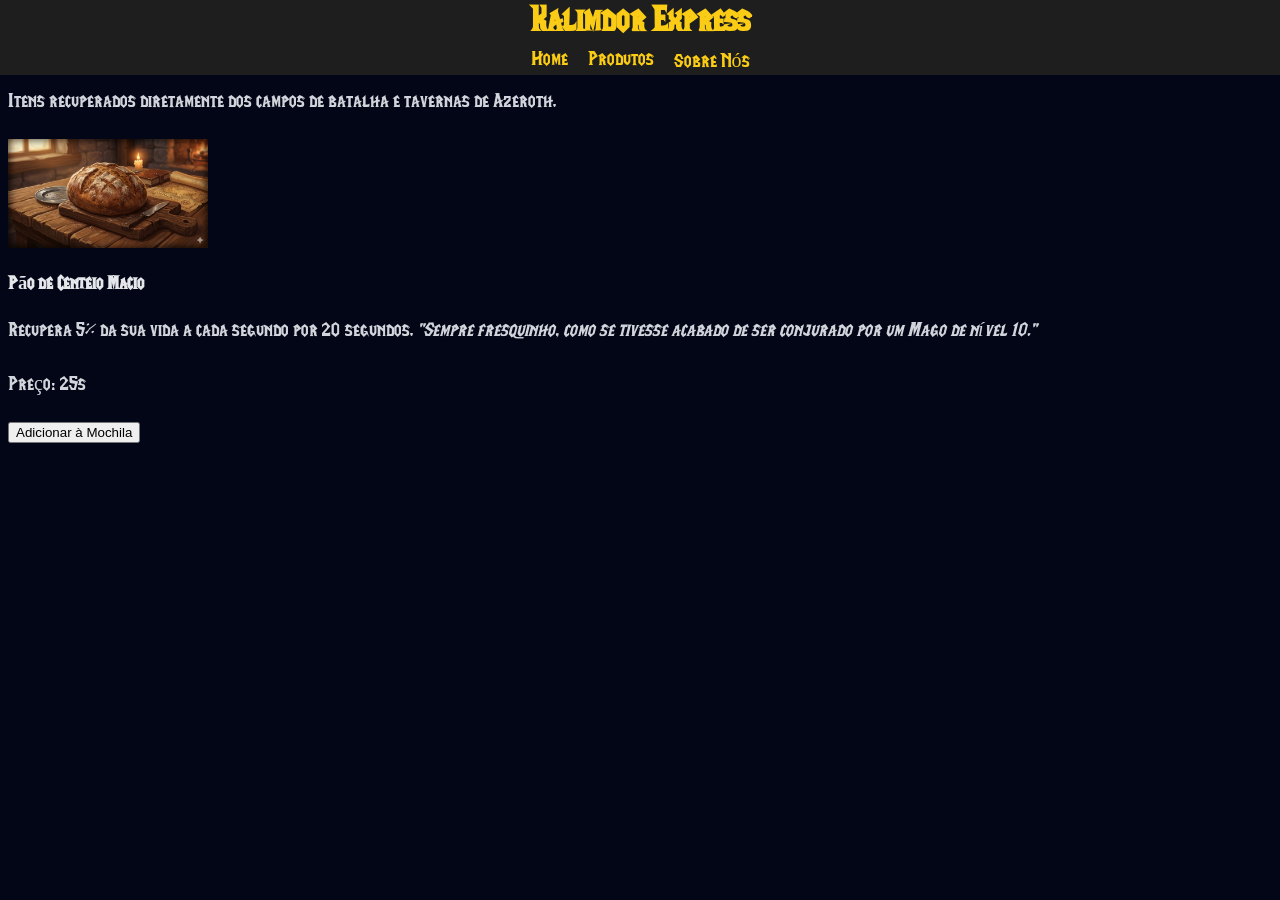
==== pages/produtos.html @ 07a973f8 "Versão 1.2 - Adicionada a página produtos.html - Rebranding da loja - Mudança nas descrições e nas" ====
<!DOCTYPE html>
<html lang="pt-br">

<head>
    <meta charset="UTF-8">
    <meta name="viewport" content="width=device-width, initial-scale=1.0">
    <link rel="stylesheet" href="../css/style.css">
    <title>Produtos - Kalimdor Express</title>
</head>

<body>

    <div id="header">
        <div class="texto-centralizado">
            <h1>Kalimdor Express</h1>
        </div>
        <div class="menu">
            <a href="../index.html">Home</a>
            <a href="produtos.html">Produtos</a>
            <a href="sobre.html">Sobre Nós</a>
        </div>
    </div>

    <div id="produtos">
        <div class="conteudo">
            <h2>Artefatos Disponíveis</h2>
            <p>Itens recuperados diretamente dos campos de batalha e tavernas de Azeroth.</p>
        </div>

        <div class="produtos">
            
            <div class="card-produto">
                <img src="../img/pao.png" alt="Pão de Centeio de Dalaran" width="200">
                <h3>Pão de Centeio Macio</h3>
                <p class="descricao-item">
                    Recupera 5% da sua vida a cada segundo por 20 segundos. 
                    <em>"Sempre fresquinho, como se tivesse acabado de ser conjurado por um Mago de nível 10."</em>
                </p>
                <p class="preco">Preço: 25s</p>
                <button>Adicionar à Mochila</button>
            </div>
            </div>
    </div>

</body>

</html>
---- css/style.css ----
/* ===== FONTE ===== */
@font-face {
  font-family: 'LifeCraft';
  src: url('../fonts/LifeCraft.ttf') format('truetype');
}

/* ===== GLOBAL ===== */
body {
  background-color: #020617;
  font-family: 'LifeCraft', serif;
  color: #e5e7eb;
}

h1 {
  margin: 0;
  font-size: 35px;
}

h2 {
  color: #facc15;
  margin-bottom: 25px;
  font-size: 30px;
  letter-spacing: 1px;
}

p {
  margin-bottom: 20px;
  line-height: 1.7;
  font-size: 20px;
  color: #d1d5db;
}

a {
  color: #facc15;
  text-decoration: none;
  font-size: 20px;
  transition: 0.2s;
}

a:hover {
  color: #ffffffbb;
}

/* ===== HEADER ===== */
#header {
  display: flex;
  flex-direction: column;
  align-items: center;
  justify-content: center;

  position: fixed;
  top: 0;
  left: 0;
  width: 100%;
  height: 75px;

  background-color: rgb(30, 30, 30);
  color: #facc15;

  gap: 8px;
  z-index: 1000;
}

/* ===== MENU ===== */
.menu {
  display: flex;
  gap: 20px;
}

/* ===== IMAGEM PRINCIPAL ===== */
.container img {
  display: block;
  margin: 100px auto 0px auto;
  max-width: 70%;
  height: auto;
}

.container {
  text-align: center;
}

/* ===== SOBRE ===== */
#sobre {
  padding: 120px 20px 60px;
}

/* CONTEÚDO */
#sobre .conteudo {
  max-width: 800px;
  margin: 0 auto;
  text-align: center;
}

/* DESTAQUE */
#sobre strong {
  color: #facc15;
}
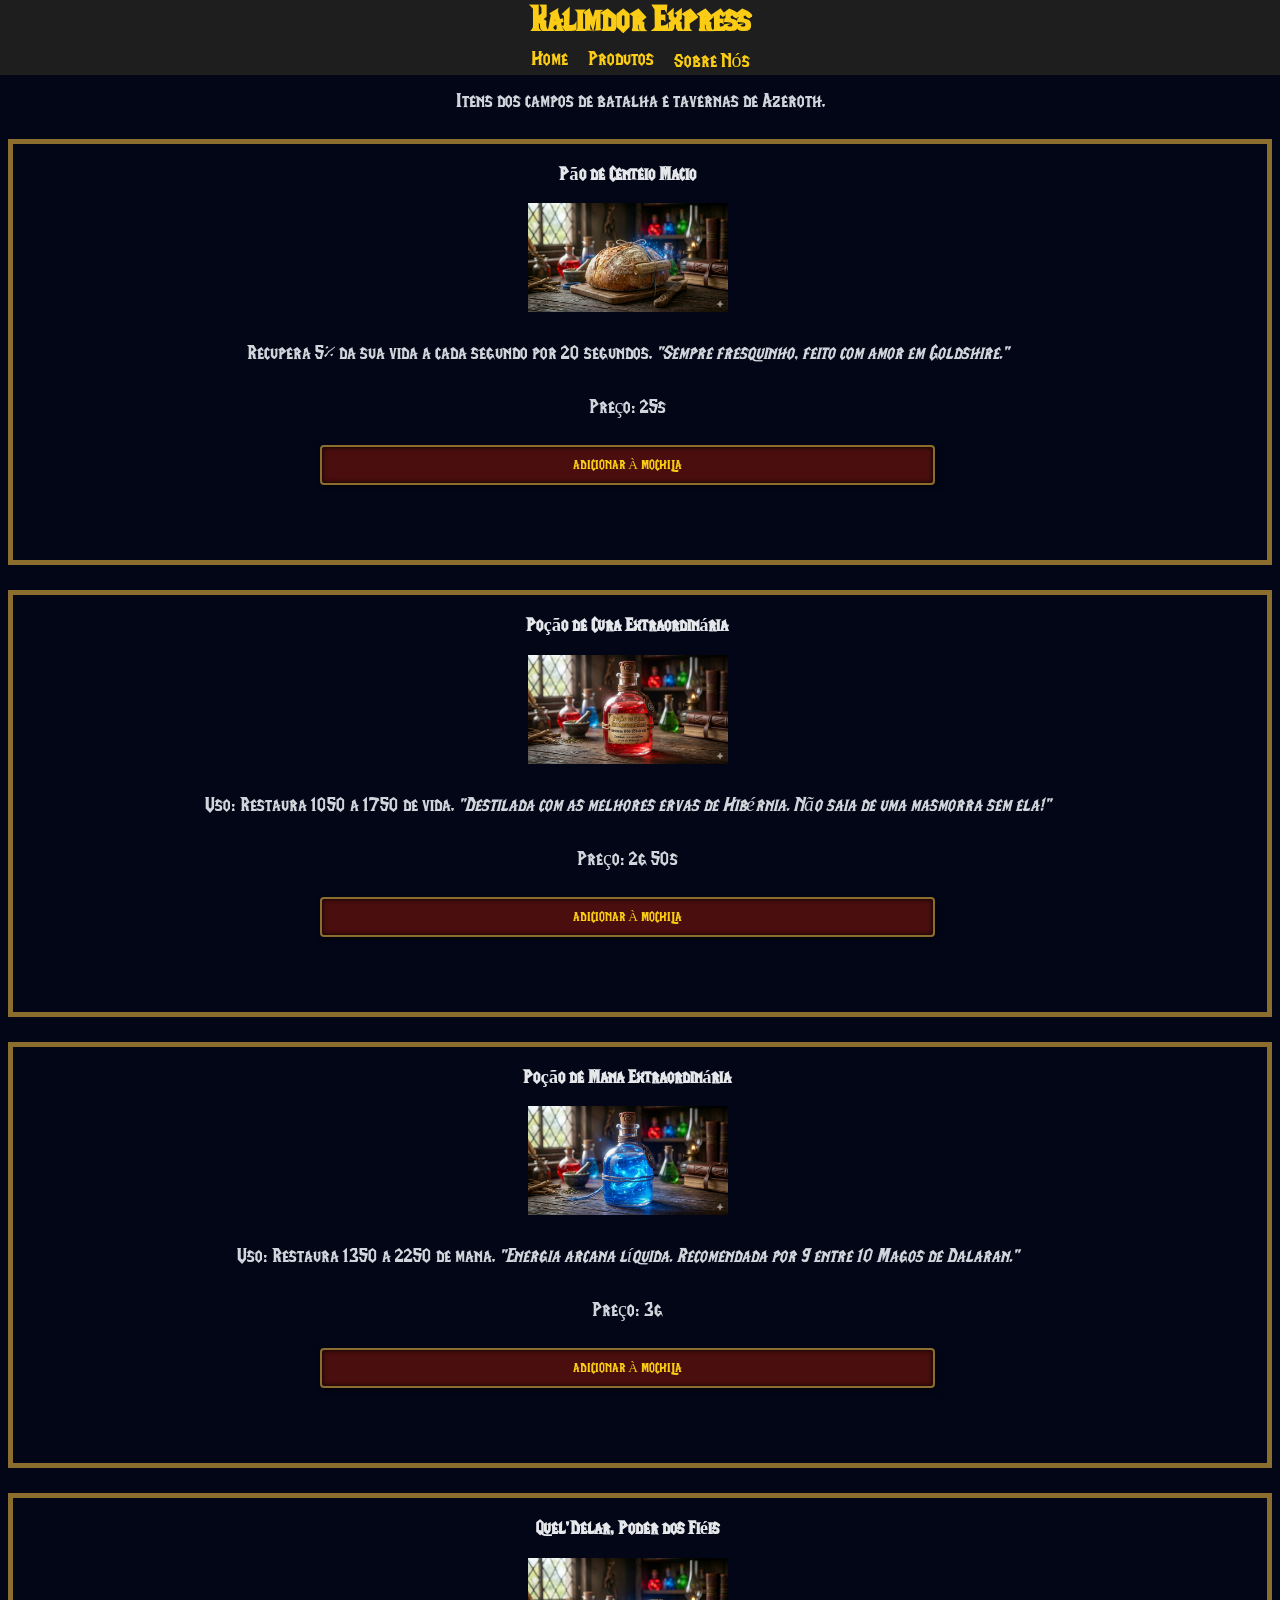
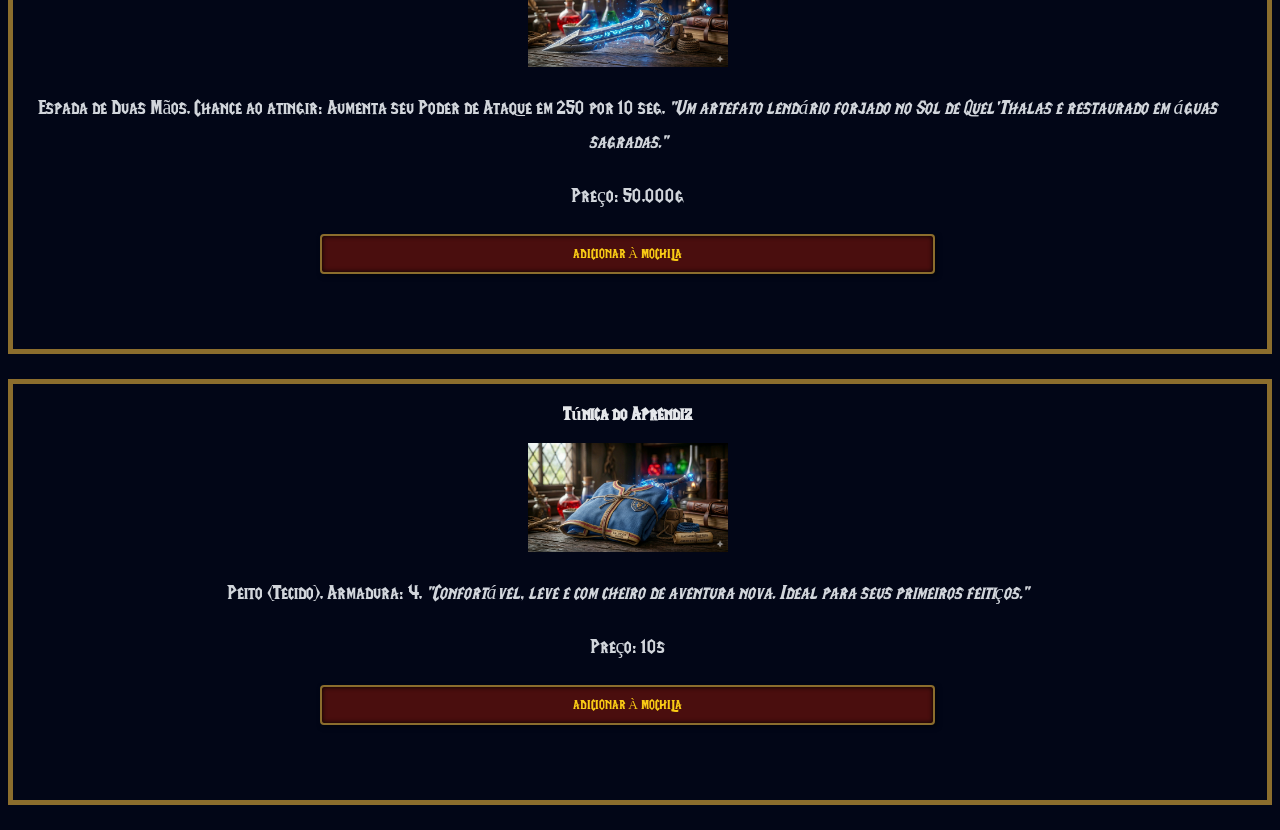
==== commit d2ea40af: "Versão 1.3 Melhoria no CSS e adicionados mais produtos na pagina produtos.html" ====
--- a/pages/produtos.html
+++ b/pages/produtos.html
@@ -24,22 +24,67 @@
     <div id="produtos">
         <div class="conteudo">
             <h2>Artefatos Disponíveis</h2>
-            <p>Itens recuperados diretamente dos campos de batalha e tavernas de Azeroth.</p>
+            <p>Itens dos campos de batalha e tavernas de Azeroth.</p>
         </div>
 
         <div class="produtos">
             
             <div class="card-produto">
-                <img src="../img/pao.png" alt="Pão de Centeio de Dalaran" width="200">
                 <h3>Pão de Centeio Macio</h3>
+                <img src="../img/pao.png" alt="Pão de Centeio de Dalaran">
                 <p class="descricao-item">
                     Recupera 5% da sua vida a cada segundo por 20 segundos. 
-                    <em>"Sempre fresquinho, como se tivesse acabado de ser conjurado por um Mago de nível 10."</em>
+                    <em>"Sempre fresquinho, feito com amor em Goldshire."</em>
                 </p>
                 <p class="preco">Preço: 25s</p>
                 <button>Adicionar à Mochila</button>
             </div>
+            
+            <div class="card-produto">
+                <h3>Poção de Cura Extraordinária</h3>
+                <img src="../img/pocao_cura.png" alt="Poção de Cura Extraordinária">
+                <p class="descricao-item">
+                    Uso: Restaura 1050 a 1750 de vida. 
+                    <em>"Destilada com as melhores ervas de Hibérnia. Não saia de uma masmorra sem ela!"</em>
+                </p>
+                <p class="preco">Preço: 2g 50s</p>
+                <button>Adicionar à Mochila</button>
             </div>
+
+            <div class="card-produto">
+                <h3>Poção de Mana Extraordinária</h3>
+                <img src="../img/pocao-mana.png" alt="Poção de Mana Extraordinária">
+                <p class="descricao-item">
+                    Uso: Restaura 1350 a 2250 de mana. 
+                    <em>"Energia arcana líquida. Recomendada por 9 entre 10 Magos de Dalaran."</em>
+                </p>
+                <p class="preco">Preço: 3g</p>
+                <button>Adicionar à Mochila</button>
+            </div>
+
+            <div class="card-produto">
+                <h3>Quel'Delar, Poder dos Fiéis</h3>
+                <img src="../img/espada_queldalar.png" alt="Quel'Delar, Poder dos Fiéis">
+                <p class="descricao-item">
+                    Espada de Duas Mãos. Chance ao atingir: Aumenta seu Poder de Ataque em 250 por 10 seg.
+                    <em>"Um artefato lendário forjado no Sol de Quel'Thalas e restaurado em águas sagradas."</em>
+                </p>
+                <p class="preco">Preço: 50.000g</p>
+                <button>Adicionar à Mochila</button>
+            </div>
+
+            <div class="card-produto">
+                <h3>Túnica do Aprendiz</h3>
+                <img src="../img/tunica-aprendiz-alianca.png" alt="Túnica do Aprendiz">
+                <p class="descricao-item">
+                    Peito (Tecido). Armadura: 4.
+                    <em>"Confortável, leve e com cheiro de aventura nova. Ideal para seus primeiros feitiços."</em>
+                </p>
+                <p class="preco">Preço: 10s</p>
+                <button>Adicionar à Mochila</button>
+            </div>
+
+        </div>
     </div>
 
 </body>
--- a/css/style.css
+++ b/css/style.css
@@ -34,11 +34,12 @@
   color: #facc15;
   text-decoration: none;
   font-size: 20px;
-  transition: 0.2s;
+  transition: 0.5s;
 }
 
 a:hover {
-  color: #ffffffbb;
+  color: white;
+  transition: 0.5s;
 }
 
 /* ===== HEADER ===== */
@@ -94,4 +95,40 @@
 /* DESTAQUE */
 #sobre strong {
   color: #facc15;
+}
+
+/* PRODUTOS */
+#produtos {
+  text-align:center;
+}
+
+.card-produto {
+  padding: 0px 25px 75px 0px;
+  border: 5px solid #8b6d2d;
+  margin-bottom: 25px;
+}
+
+.card-produto img {
+  width: 200px;
+}
+
+.card-produto button {
+    background-color: #4a0e0e;
+    color: #facc15;
+    border: 2px solid #8b6d2d;
+    padding: 10px 20px;
+    font-family: 'LifeCraft','Georgia', serif;
+    text-transform: uppercase;
+    cursor: pointer;
+    box-shadow: inset 0 0 5px #000, 2px 2px 5px rgba(0,0,0,0.5);
+    transition: 0.5s;
+    border-radius: 4px;
+    width: 50%;
+}
+
+.card-produto button:hover {
+    background-color: #631212;
+    border-color: #ffd700;
+    color: #fff;
+    box-shadow: 0 0 10px #ffd700;
 }
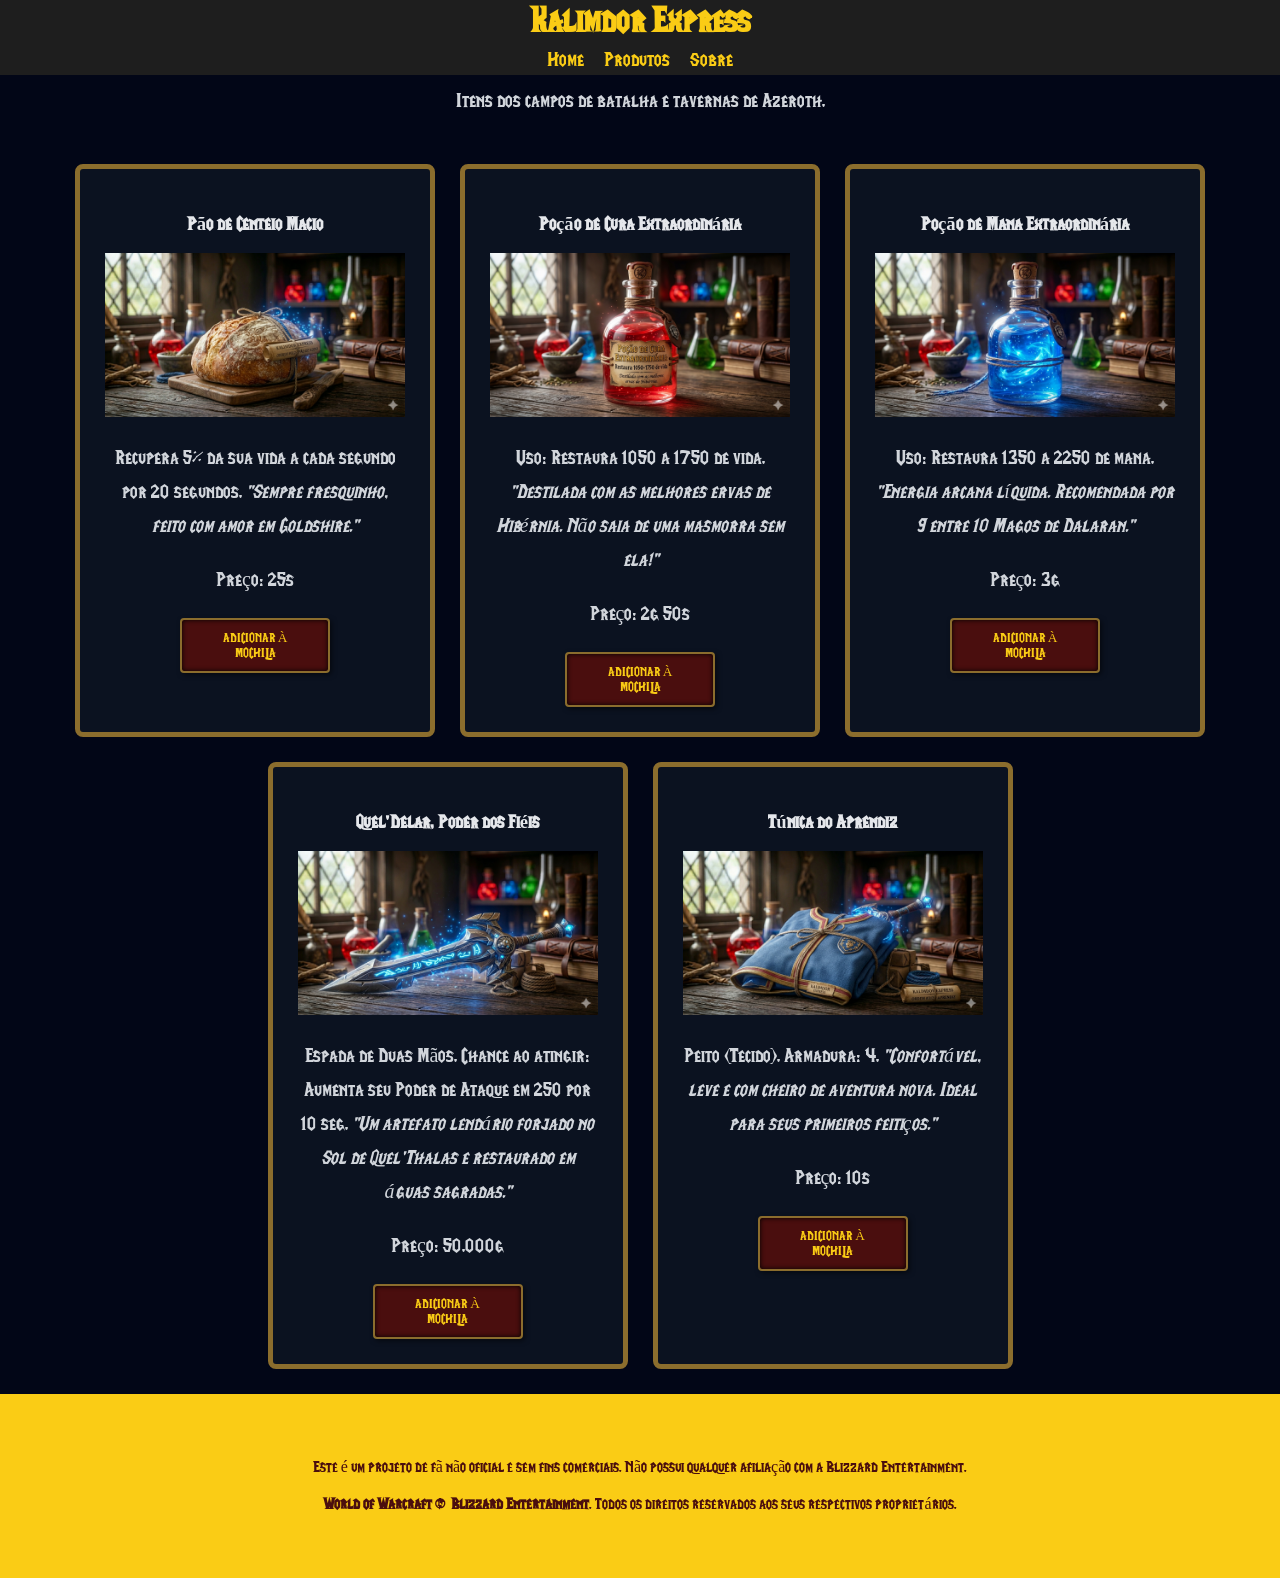
==== commit 09a477ae: "Versão 1.4 Adiciona página de produtos (Kalimdor Express) Cria cards de itens com imagem, descrição" ====
--- a/pages/produtos.html
+++ b/pages/produtos.html
@@ -17,7 +17,7 @@
         <div class="menu">
             <a href="../index.html">Home</a>
             <a href="produtos.html">Produtos</a>
-            <a href="sobre.html">Sobre Nós</a>
+            <a href="sobre.html">Sobre</a>
         </div>
     </div>
 
@@ -87,6 +87,14 @@
         </div>
     </div>
 
+<footer>
+    Este é um projeto de fã não oficial e sem fins comerciais.
+    Não possui qualquer afiliação com a Blizzard Entertainment. <br><br>
+    
+    <strong>World of Warcraft © Blizzard Entertainment</strong>.
+    Todos os direitos reservados aos seus respectivos proprietários.
+</footer>
+
 </body>
 
 </html>
--- a/css/style.css
+++ b/css/style.css
@@ -9,6 +9,7 @@
   background-color: #020617;
   font-family: 'LifeCraft', serif;
   color: #e5e7eb;
+  margin: 0;
 }
 
 h1 {
@@ -42,6 +43,13 @@
   transition: 0.5s;
 }
 
+footer {
+  background-color: #facc15;
+  color: #4a0e0e;
+  text-align: center;
+  padding: 5%;
+}
+
 /* ===== HEADER ===== */
 #header {
   display: flex;
@@ -68,16 +76,25 @@
   gap: 20px;
 }
 
+/* ======= INDEX ======== */
+
 /* ===== IMAGEM PRINCIPAL ===== */
 .container img {
+  margin-top: 75px;
+  width: 100%;
+  height: auto;
   display: block;
-  margin: 100px auto 0px auto;
-  max-width: 70%;
-  height: auto;
 }
 
 .container {
   text-align: center;
+  justify-content: center;
+}
+
+.container2 {
+  text-align: center;
+  justify-content: center;
+  margin: auto 100px auto 100px;
 }
 
 /* ===== SOBRE ===== */
@@ -97,19 +114,35 @@
   color: #facc15;
 }
 
-/* PRODUTOS */
+/* ===== PRODUTOS ===== */
 #produtos {
+  justify-content: center;
   text-align:center;
+  margin: auto 15px auto 15px;
+}
+
+.produtos {
+  display: flex;
+  flex-wrap: wrap;
+  justify-content: center;
+  gap: 25px;
+  padding: 25px;
 }
 
 .card-produto {
-  padding: 0px 25px 75px 0px;
+  width: 300px;
+  padding: 25px;
   border: 5px solid #8b6d2d;
-  margin-bottom: 25px;
+  margin-bottom: 0;
+  text-align: center;
+  background-color: #0b1220;
+  border-radius: 8px;
 }
 
 .card-produto img {
-  width: 200px;
+  width: 100%;
+  max-width: 350px;
+  height: auto;
 }
 
 .card-produto button {
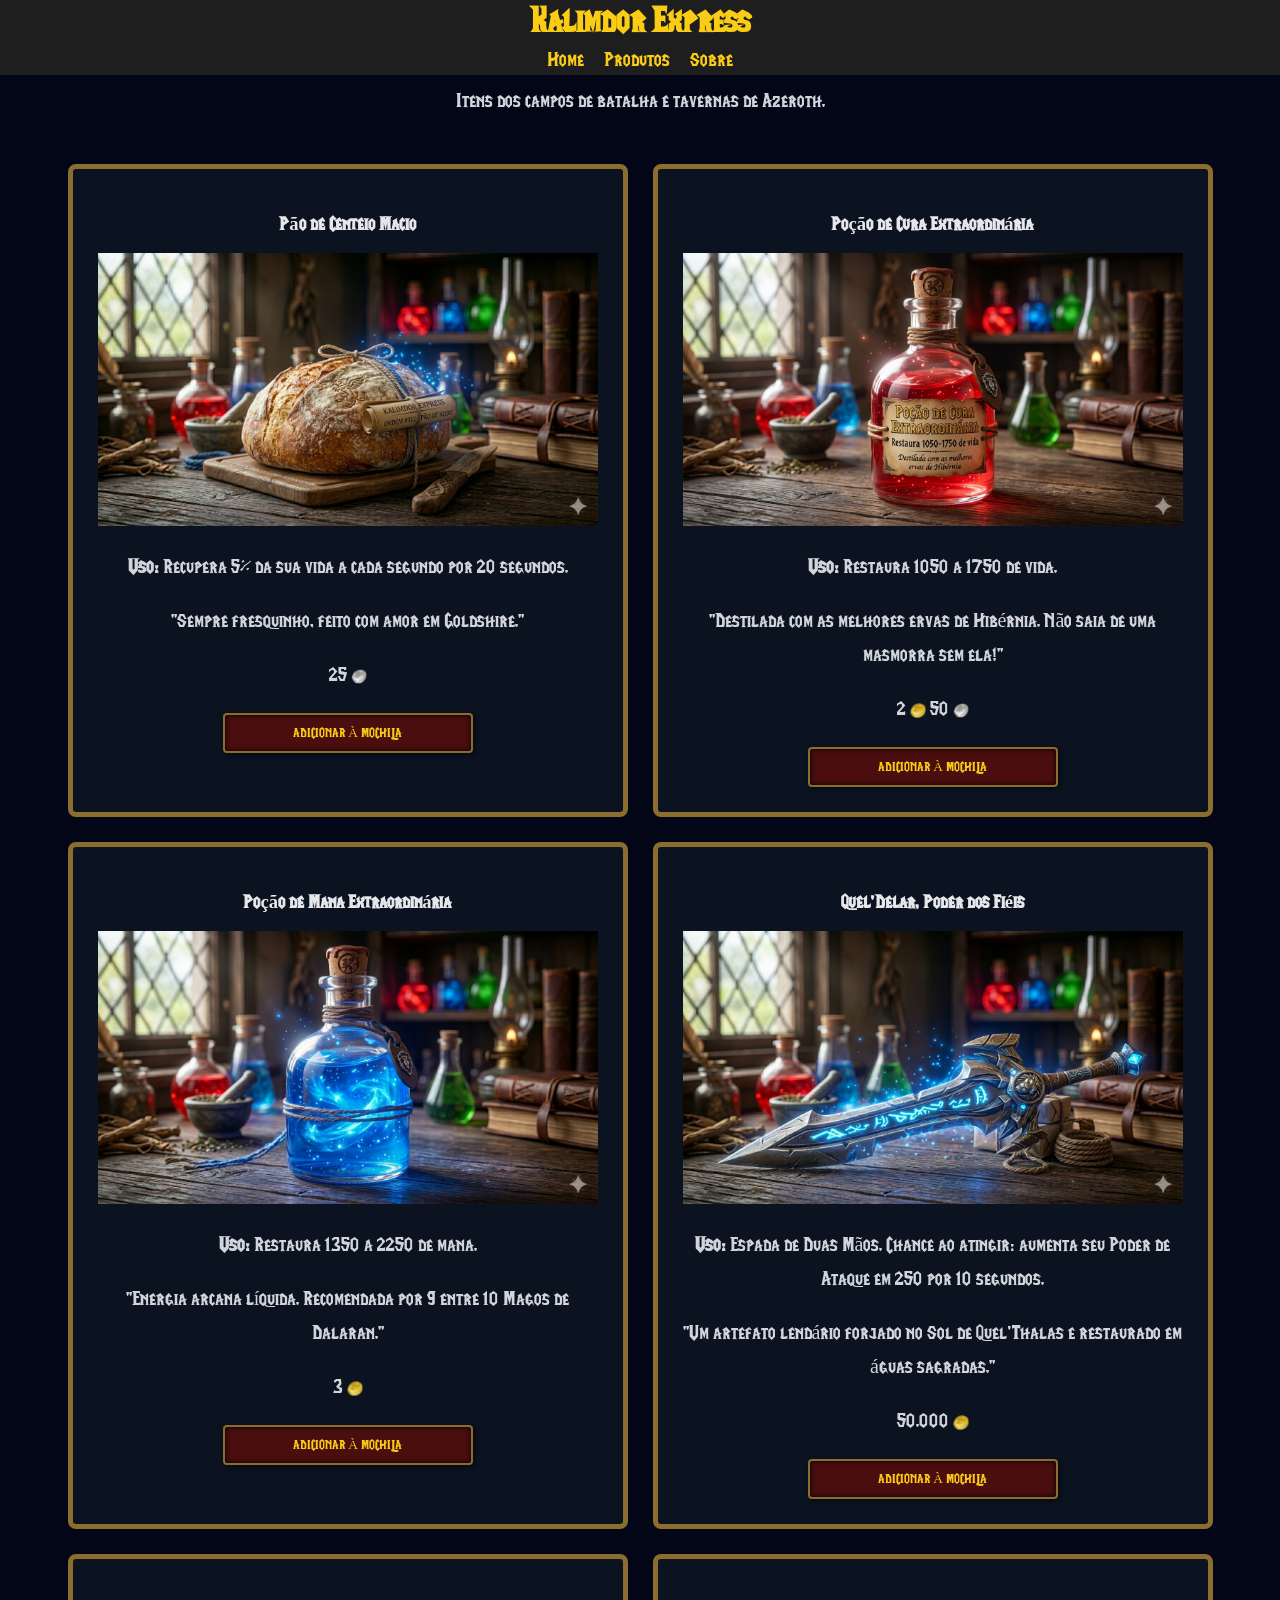
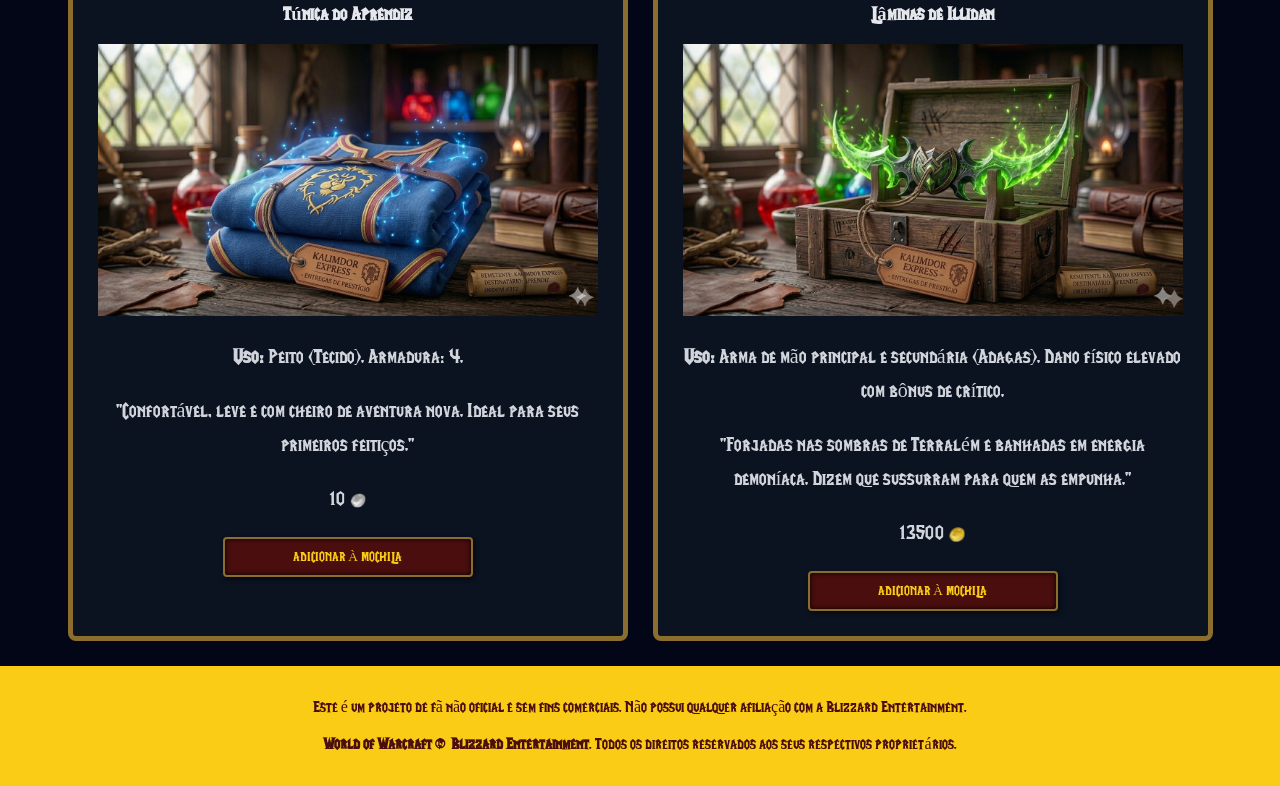
==== commit e6197ded: "Versão 1.5 - Reorganização da estrutura de pastas para melhor organização dos arquivos - Adição de " ====
--- a/pages/produtos.html
+++ b/pages/produtos.html
@@ -5,6 +5,7 @@
     <meta charset="UTF-8">
     <meta name="viewport" content="width=device-width, initial-scale=1.0">
     <link rel="stylesheet" href="../css/style.css">
+    <link rel="icon" type="image/png" href="../img/ui/logo.png">
     <title>Produtos - Kalimdor Express</title>
 </head>
 
@@ -22,78 +23,138 @@
     </div>
 
     <div id="produtos">
+
         <div class="conteudo">
             <h2>Artefatos Disponíveis</h2>
             <p>Itens dos campos de batalha e tavernas de Azeroth.</p>
         </div>
 
         <div class="produtos">
-            
+
             <div class="card-produto">
                 <h3>Pão de Centeio Macio</h3>
-                <img src="../img/pao.png" alt="Pão de Centeio de Dalaran">
-                <p class="descricao-item">
-                    Recupera 5% da sua vida a cada segundo por 20 segundos. 
-                    <em>"Sempre fresquinho, feito com amor em Goldshire."</em>
+                <img src="../img/itens/pao.png" alt="Pão de Centeio de Dalaran">
+
+                <p>
+                    <strong>Uso:</strong> Recupera 5% da sua vida a cada segundo por 20 segundos.
                 </p>
-                <p class="preco">Preço: 25s</p>
+
+                <p>
+                    "Sempre fresquinho, feito com amor em Goldshire."
+                </p>
+
+                <p>
+                    25 <img class="coin" src="../img/coins/silver.png" alt="silver">
+                </p>
+
                 <button>Adicionar à Mochila</button>
             </div>
-            
+
             <div class="card-produto">
                 <h3>Poção de Cura Extraordinária</h3>
-                <img src="../img/pocao_cura.png" alt="Poção de Cura Extraordinária">
-                <p class="descricao-item">
-                    Uso: Restaura 1050 a 1750 de vida. 
-                    <em>"Destilada com as melhores ervas de Hibérnia. Não saia de uma masmorra sem ela!"</em>
+                <img src="../img/itens/pocao_cura.png" alt="Poção de Cura Extraordinária">
+
+                <p>
+                    <strong>Uso:</strong> Restaura 1050 a 1750 de vida.
                 </p>
-                <p class="preco">Preço: 2g 50s</p>
+
+                <p>
+                    "Destilada com as melhores ervas de Hibérnia. Não saia de uma masmorra sem ela!"
+                </p>
+
+                <p>
+                    2 <img class="coin" src="../img/coins/gold.png" alt="gold">
+                    50 <img class="coin" src="../img/coins/silver.png" alt="silver">
+                </p>
+
                 <button>Adicionar à Mochila</button>
             </div>
 
             <div class="card-produto">
                 <h3>Poção de Mana Extraordinária</h3>
-                <img src="../img/pocao-mana.png" alt="Poção de Mana Extraordinária">
-                <p class="descricao-item">
-                    Uso: Restaura 1350 a 2250 de mana. 
-                    <em>"Energia arcana líquida. Recomendada por 9 entre 10 Magos de Dalaran."</em>
+                <img src="../img/itens/pocao-mana.png" alt="Poção de Mana Extraordinária">
+
+                <p>
+                    <strong>Uso:</strong> Restaura 1350 a 2250 de mana.
                 </p>
-                <p class="preco">Preço: 3g</p>
+
+                <p>
+                    "Energia arcana líquida. Recomendada por 9 entre 10 Magos de Dalaran."
+                </p>
+
+                <p>
+                    3 <img class="coin" src="../img/coins/gold.png" alt="gold">
+                </p>
+
                 <button>Adicionar à Mochila</button>
             </div>
 
             <div class="card-produto">
                 <h3>Quel'Delar, Poder dos Fiéis</h3>
-                <img src="../img/espada_queldalar.png" alt="Quel'Delar, Poder dos Fiéis">
-                <p class="descricao-item">
-                    Espada de Duas Mãos. Chance ao atingir: Aumenta seu Poder de Ataque em 250 por 10 seg.
-                    <em>"Um artefato lendário forjado no Sol de Quel'Thalas e restaurado em águas sagradas."</em>
+                <img src="../img/itens/espada_queldalar.png" alt="Quel'Delar, Poder dos Fiéis">
+
+                <p>
+                    <strong>Uso:</strong> Espada de Duas Mãos. Chance ao atingir: aumenta seu Poder de Ataque em 250 por 10 segundos.
                 </p>
-                <p class="preco">Preço: 50.000g</p>
+
+                <p>
+                    "Um artefato lendário forjado no Sol de Quel'Thalas e restaurado em águas sagradas."
+                </p>
+
+                <p>
+                    50.000 <img class="coin" src="../img/coins/gold.png" alt="gold">
+                </p>
+
                 <button>Adicionar à Mochila</button>
             </div>
 
             <div class="card-produto">
                 <h3>Túnica do Aprendiz</h3>
-                <img src="../img/tunica-aprendiz-alianca.png" alt="Túnica do Aprendiz">
-                <p class="descricao-item">
-                    Peito (Tecido). Armadura: 4.
-                    <em>"Confortável, leve e com cheiro de aventura nova. Ideal para seus primeiros feitiços."</em>
+                <img src="../img/itens/tunica-aprendiz-alianca.png" alt="Túnica do Aprendiz">
+
+                <p>
+                    <strong>Uso:</strong> Peito (Tecido). Armadura: 4.
                 </p>
-                <p class="preco">Preço: 10s</p>
+
+                <p>
+                    "Confortável, leve e com cheiro de aventura nova. Ideal para seus primeiros feitiços."
+                </p>
+
+                <p>
+                    10 <img class="coin" src="../img/coins/silver.png" alt="silver">
+                </p>
+
                 <button>Adicionar à Mochila</button>
             </div>
 
+            <div class="card-produto">
+                <h3>Lâminas de Illidan</h3>
+                <img src="../img/itens/laminas-illidan.png" alt="Lâminas de Illidan">
+
+                <p>
+                    <strong>Uso:</strong> Arma de mão principal e secundária (Adagas). Dano físico elevado com bônus de crítico.
+                </p>
+
+                <p>
+                    "Forjadas nas sombras de Terralém e banhadas em energia demoníaca. Dizem que sussurram para quem as empunha."
+                </p>
+
+                <p>
+                    13500 <img class="coin" src="../img/coins/gold.png" alt="gold">
+                </p>
+
+                <button>Adicionar à Mochila</button>
+            </div>
         </div>
     </div>
 
-<footer>
-    Este é um projeto de fã não oficial e sem fins comerciais.
-    Não possui qualquer afiliação com a Blizzard Entertainment. <br><br>
-    
-    <strong>World of Warcraft © Blizzard Entertainment</strong>.
-    Todos os direitos reservados aos seus respectivos proprietários.
-</footer>
+    <footer>
+        Este é um projeto de fã não oficial e sem fins comerciais.
+        Não possui qualquer afiliação com a Blizzard Entertainment. <br><br>
+
+        <strong>World of Warcraft © Blizzard Entertainment</strong>.
+        Todos os direitos reservados aos seus respectivos proprietários.
+    </footer>
 
 </body>
 
--- a/css/style.css
+++ b/css/style.css
@@ -40,14 +40,14 @@
 
 a:hover {
   color: white;
-  transition: 0.5s;
+
 }
 
 footer {
   background-color: #facc15;
   color: #4a0e0e;
   text-align: center;
-  padding: 5%;
+  padding: 2.5%;
 }
 
 /* ===== HEADER ===== */
@@ -76,25 +76,37 @@
   gap: 20px;
 }
 
-/* ======= INDEX ======== */
-
-/* ===== IMAGEM PRINCIPAL ===== */
+/* ===== INDEX ===== */
 .container img {
   margin-top: 75px;
   width: 100%;
+  max-width: 1000px;
   height: auto;
   display: block;
+  margin-left: auto;
+  margin-right: auto;
+}
+
+.container2 img {
+  width: 100%;
+  max-width: 600px;
 }
 
 .container {
   text-align: center;
-  justify-content: center;
 }
 
 .container2 {
   text-align: center;
-  justify-content: center;
-  margin: auto 100px auto 100px;
+  margin: 0 100px;
+}
+
+.red {
+  color: red;
+}
+
+.blue {
+  color: blue;
 }
 
 /* ===== SOBRE ===== */
@@ -102,23 +114,20 @@
   padding: 120px 20px 60px;
 }
 
-/* CONTEÚDO */
 #sobre .conteudo {
   max-width: 800px;
   margin: 0 auto;
   text-align: center;
 }
 
-/* DESTAQUE */
 #sobre strong {
   color: #facc15;
 }
 
 /* ===== PRODUTOS ===== */
 #produtos {
-  justify-content: center;
-  text-align:center;
-  margin: auto 15px auto 15px;
+  text-align: center;
+  margin: 0 15px;
 }
 
 .produtos {
@@ -130,10 +139,9 @@
 }
 
 .card-produto {
-  width: 300px;
+  width: 500px;
   padding: 25px;
   border: 5px solid #8b6d2d;
-  margin-bottom: 0;
   text-align: center;
   background-color: #0b1220;
   border-radius: 8px;
@@ -141,27 +149,32 @@
 
 .card-produto img {
   width: 100%;
-  max-width: 350px;
   height: auto;
 }
 
+.card-produto img.coin {
+  width: 16px;
+  height: auto;
+  vertical-align: middle;
+}
+
 .card-produto button {
-    background-color: #4a0e0e;
-    color: #facc15;
-    border: 2px solid #8b6d2d;
-    padding: 10px 20px;
-    font-family: 'LifeCraft','Georgia', serif;
-    text-transform: uppercase;
-    cursor: pointer;
-    box-shadow: inset 0 0 5px #000, 2px 2px 5px rgba(0,0,0,0.5);
-    transition: 0.5s;
-    border-radius: 4px;
-    width: 50%;
+  background-color: #4a0e0e;
+  color: #facc15;
+  border: 2px solid #8b6d2d;
+  padding: 10px 20px;
+  font-family: 'LifeCraft','Georgia', serif;
+  text-transform: uppercase;
+  cursor: pointer;
+  box-shadow: inset 0 0 5px #000, 2px 2px 5px rgba(0,0,0,0.5);
+  transition: 0.5s;
+  border-radius: 4px;
+  width: 50%;
 }
 
 .card-produto button:hover {
-    background-color: #631212;
-    border-color: #ffd700;
-    color: #fff;
-    box-shadow: 0 0 10px #ffd700;
+  background-color: #631212;
+  border-color: #ffd700;
+  color: #fff;
+  box-shadow: 0 0 10px #ffd700;
 }
